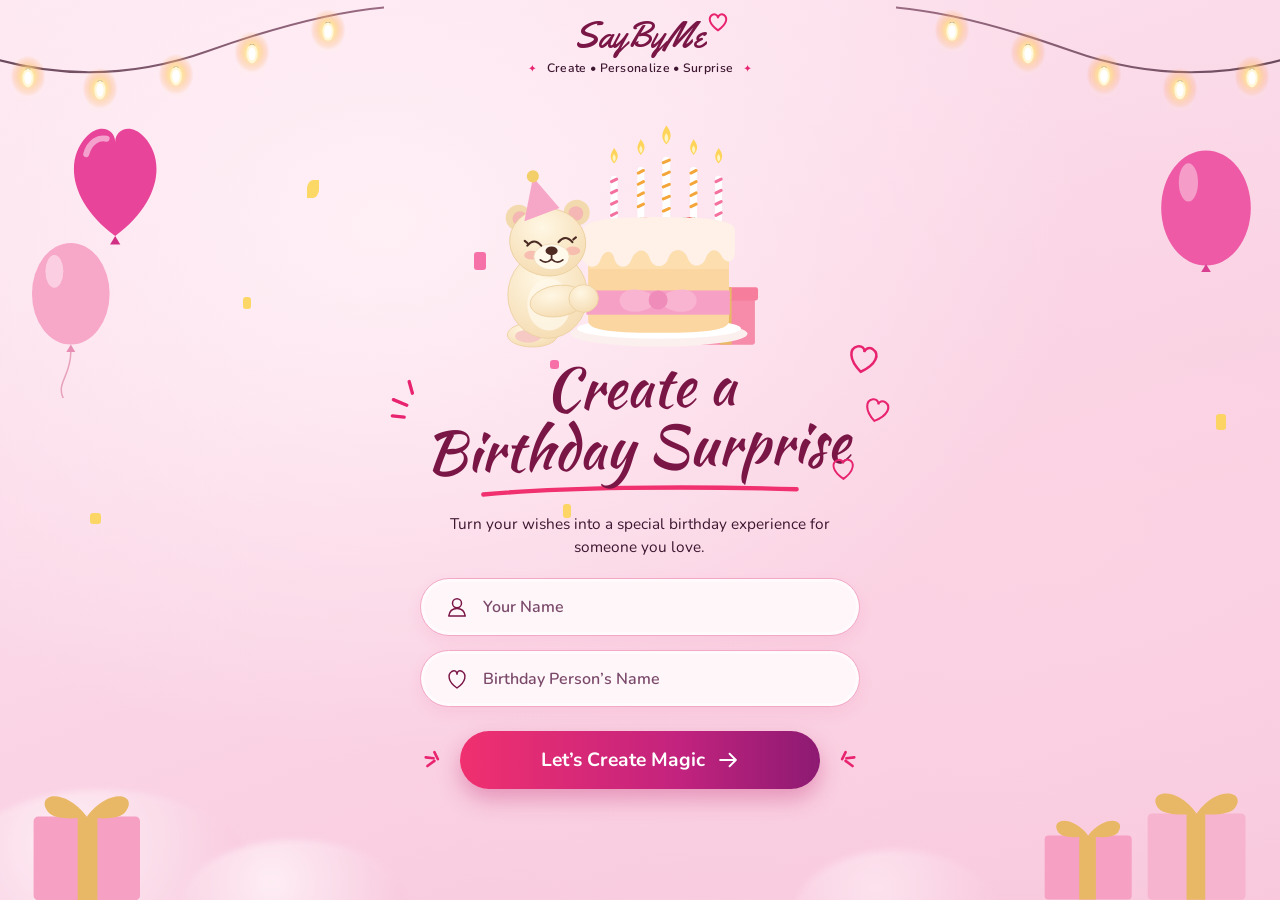
==== index.html @ 77843c6b "Initial commit: birthday celebration project" ====
<!DOCTYPE html>
<html lang="en">
<head>
<meta charset="UTF-8">
<meta name="viewport" content="width=device-width, initial-scale=1">
<title>SayByMe – Create a Birthday Surprise</title>
<link rel="preconnect" href="https://fonts.googleapis.com">
<link rel="preconnect" href="https://fonts.gstatic.com" crossorigin>
<link href="https://fonts.googleapis.com/css2?family=Kaushan+Script&family=Yellowtail&family=Nunito:wght@400;600;700&display=swap" rel="stylesheet">
<style>
  :root{
    --plum:#7a1646; --rose:#e8236f; --pink-1:#fde3ee; --pink-2:#f9c9dd;
    --ink:#3d1630; --field:#fff6fa; --border:#f3a9c6;
  }
  *{box-sizing:border-box;margin:0;padding:0}
  html,body{height:100%}
  body{
    font-family:'Nunito',system-ui,sans-serif;color:var(--ink);
    background:
      radial-gradient(ellipse at 30% 25%, #fff0f6 0%, transparent 55%),
      radial-gradient(ellipse at 80% 60%, #fbd3e3 0%, transparent 60%),
      linear-gradient(160deg,#fde6f0,#f8c6dc);
    min-height:100vh;overflow-x:hidden;position:relative;
  }

  /* Stage wrapper */
  .stage{
    position:relative;min-height:100vh;max-width:1400px;margin:0 auto;
    overflow:hidden;display:flex;flex-direction:column;align-items:center;justify-content:center;
  }

  /* ---------- header ---------- */
  header{
    position:absolute;top:18px;left:0;right:0;text-align:center;z-index:10;
  }
  .logo{
    font-family:'Yellowtail',cursive;font-size:clamp(30px,2.8vw,44px);
    color:var(--plum);position:relative;display:inline-block;line-height:1;
  }
  .logo svg{position:absolute;right:-24px;top:-6px;width:22px;height:20px}
  .tag{
    margin-top:6px;font-size:clamp(11px,0.95vw,14px);font-weight:600;
    color:var(--ink);letter-spacing:.3px;
  }
  .tag i{color:var(--rose);font-style:normal;margin:0 10px;font-size:.85em}

  /* ---------- Glowing String Lights ---------- */
  .lights{position:absolute;top:0;width:30%;height:130px;z-index:2;pointer-events:none}
  .lights.l{left:0}.lights.r{right:0;transform:scaleX(-1)}

  /* ---------- centered main layout ---------- */
  main{
    position:relative;z-index:4;
    display:flex;flex-direction:column;align-items:center;justify-content:center;
    width:100%;max-width:580px;margin:0 auto;
    padding:80px 20px 24px;text-align:center;
  }

  /* Reduced Teddy Bear & Cake on Top */
  .art{
    position:relative;width:100%;max-width:340px;height:180px;
    margin:0 auto 10px;
  }
  .art svg{position:absolute;overflow:visible}
  
  .cake{
    left:50%;bottom:0;width:190px;
    transform:translateX(-40%);
    z-index:2;
  }
  .bear{
    left:50%;bottom:0;width:130px;
    transform:translateX(-106%);
    z-index:3;
  }
  .gift-s{
    left:50%;bottom:2px;width:66px;
    transform:translateX(80%);
    z-index:1;
  }

  /* Panel / Entry section */
  .panel{
    width:100%;
    display:flex;flex-direction:column;align-items:center;
  }

  h1{
    font-family:'Kaushan Script',cursive;font-weight:400;color:var(--plum);
    font-size:clamp(38px,4.5vw,64px);line-height:1.05;
    position:relative;display:inline-block;transform:rotate(-1.5deg);
    margin-bottom:4px;
  }
  h1 .l2{display:block;margin-left:-8px}

  /* Outline hearts */
  .heart, h1 .heart{
    position:absolute;
    fill:none !important;
    stroke:var(--rose) !important;
    stroke-width:4.5;
  }
  h1 .h1a{top:-8px;right:-32px;width:clamp(26px,2.6vw,40px);transform:rotate(12deg)}
  h1 .h1b{top:38%;right:-42px;width:clamp(22px,2.2vw,34px);transform:rotate(15deg)}
  h1 .h1c{bottom:-8px;right:-6px;width:clamp(20px,2vw,30px)}
  
  .spark{
    position:absolute;left:-44px;top:14px;width:34px;
    stroke:var(--rose);stroke-width:4.5;stroke-linecap:round;
    fill:none !important;
  }

  .underline{
    display:block;width:78%;max-width:320px;height:14px;
    margin:2px auto 0 auto;
  }

  .sub{
    margin:14px auto 20px;font-size:clamp(14px,1.2vw,18px);line-height:1.5;
    max-width:26em;color:var(--ink);
  }

  form{width:100%}

  .field{
    display:flex;align-items:center;gap:14px;height:clamp(48px,4.5vw,60px);
    width:100%;max-width:440px;margin:0 auto 14px;
    padding:0 24px;border-radius:999px;background:var(--field);
    border:1.5px solid var(--border);box-shadow:0 6px 16px rgba(232,35,111,.08), inset 0 0 0 3px rgba(255,255,255,.6);
    transition:border-color .2s, box-shadow .2s;
  }
  .field:focus-within{border-color:var(--rose);box-shadow:0 0 0 4px rgba(232,35,111,.16)}
  .field svg{flex:none;width:24px;height:24px;stroke:var(--plum);fill:none;stroke-width:2;stroke-linecap:round;stroke-linejoin:round}
  .field input{flex:1;border:0;outline:0;background:transparent;font:600 clamp(15px,1.25vw,18px) 'Nunito',sans-serif;color:var(--ink)}
  .field input::placeholder{color:#7b4a6a;font-weight:600}

  .cta-wrap{
    position:relative;width:100%;max-width:360px;margin:24px auto 0;
  }
  .cta{
    width:100%;height:clamp(48px,4.5vw,58px);border:0;border-radius:999px;cursor:pointer;
    background:linear-gradient(90deg,#f0306f,#c3237e 60%,#8d1a72);color:#fff;
    font:700 clamp(17px,1.5vw,22px) 'Nunito',sans-serif;display:flex;align-items:center;justify-content:center;gap:12px;
    box-shadow:0 10px 22px rgba(193,35,110,.35);transition:transform .15s, box-shadow .15s;
  }
  .cta:hover{transform:translateY(-2px);box-shadow:0 14px 26px rgba(193,35,110,.42)}
  .cta:focus-visible{outline:3px solid var(--plum);outline-offset:3px}
  .cta svg{width:22px;height:22px;stroke:#fff;fill:none;stroke-width:2.4;stroke-linecap:round;stroke-linejoin:round}

  .burst{
    position:absolute;top:50%;width:26px;
    stroke:var(--rose);stroke-width:3;stroke-linecap:round;
    fill:none !important;pointer-events:none;
  }
  .burst.a{left:-36px;transform:translateY(-50%)}
  .burst.b{right:-36px;transform:translateY(-50%) scaleX(-1)}

  /* ---------- decorations ---------- */
  .deco{position:absolute;z-index:3;pointer-events:none}
  .balloon-heart{left:5%;top:12%;width:8%}
  .balloon-round{left:2%;top:26%;width:7%}
  .balloon-right{right:2%;top:16%;width:7.5%}

  .gift-l{left:2%;bottom:0;width:9.5%}
  .gift-r1{right:2%;bottom:0;width:9%}
  .gift-r2{right:11%;bottom:0;width:8%}

  .cloud{position:absolute;bottom:-70px;border-radius:50%;background:radial-gradient(circle at 40% 30%,#fff3f8,#f7c0d8);filter:blur(3px);z-index:1;opacity:.85}
  .confetti{position:absolute;z-index:3;width:12px;height:18px;border-radius:3px;opacity:.85;animation:fall 7s ease-in-out infinite alternate}
  @keyframes fall{from{transform:translateY(0) rotate(var(--r))}to{transform:translateY(16px) rotate(calc(var(--r) + 30deg))}}
  .flame{transform-origin:50% 100%;animation:flicker 1.4s ease-in-out infinite alternate}
  @keyframes flicker{from{transform:scale(1,1)}to{transform:scale(.92,1.08) rotate(2deg)}}
  @media (prefers-reduced-motion:reduce){.confetti,.flame{animation:none}}

  /* ---------- responsive ---------- */
  @media (max-width:600px){
    main{padding:75px 16px 20px}
    .art{max-width:290px;height:155px}
    .cake{width:160px}
    .bear{width:110px}
    .gift-s{width:56px}
    .spark{display:none}
    .burst.a{left:-28px}.burst.b{right:-28px}
  }
</style>
</head>
<body>
<div class="stage">

  <!-- Realistic Glowing String Lights (Left & Right) -->
  <svg class="lights l" viewBox="0 0 480 140" preserveAspectRatio="none" aria-hidden="true">
    <defs>
      <filter id="bulb-glow" x="-60%" y="-60%" width="220%" height="220%">
        <feGaussianBlur in="SourceGraphic" stdDeviation="6" result="blur1"/>
        <feGaussianBlur in="SourceGraphic" stdDeviation="14" result="blur2"/>
        <feMerge>
          <feMergeNode in="blur2"/>
          <feMergeNode in="blur1"/>
          <feMergeNode in="SourceGraphic"/>
        </feMerge>
      </filter>
      <radialGradient id="haloGrad" cx="50%" cy="50%" r="50%">
        <stop offset="0%" stop-color="#fff8d6" stop-opacity="0.95"/>
        <stop offset="35%" stop-color="#ffca3a" stop-opacity="0.65"/>
        <stop offset="70%" stop-color="#ff9233" stop-opacity="0.25"/>
        <stop offset="100%" stop-color="#ff7b00" stop-opacity="0"/>
      </radialGradient>
      <linearGradient id="wireGrad" x1="0" y1="0" x2="1" y2="0">
        <stop offset="0%" stop-color="#6b4a5d"/>
        <stop offset="100%" stop-color="#9a6b82"/>
      </linearGradient>
    </defs>
    <!-- Drape wire -->
    <path d="M0 65 Q130 95 260 55 T480 8" fill="none" stroke="url(#wireGrad)" stroke-width="2.2" stroke-linecap="round"/>
    
    <!-- Bulb 1 -->
    <g transform="translate(35, 74)">
      <circle cx="0" cy="8" r="22" fill="url(#haloGrad)"/>
      <rect x="-3" y="0" width="6" height="4" rx="1" fill="#4a3728"/>
      <ellipse cx="0" cy="10" rx="7" ry="10" fill="#fff7d6" filter="url(#bulb-glow)"/>
      <ellipse cx="0" cy="10" rx="4.5" ry="7" fill="#ffffff"/>
    </g>
    <!-- Bulb 2 -->
    <g transform="translate(125, 87)">
      <circle cx="0" cy="8" r="22" fill="url(#haloGrad)"/>
      <rect x="-3" y="0" width="6" height="4" rx="1" fill="#4a3728"/>
      <ellipse cx="0" cy="10" rx="7" ry="10" fill="#fff7d6" filter="url(#bulb-glow)"/>
      <ellipse cx="0" cy="10" rx="4.5" ry="7" fill="#ffffff"/>
    </g>
    <!-- Bulb 3 -->
    <g transform="translate(220, 72)">
      <circle cx="0" cy="8" r="22" fill="url(#haloGrad)"/>
      <rect x="-3" y="0" width="6" height="4" rx="1" fill="#4a3728"/>
      <ellipse cx="0" cy="10" rx="7" ry="10" fill="#fff7d6" filter="url(#bulb-glow)"/>
      <ellipse cx="0" cy="10" rx="4.5" ry="7" fill="#ffffff"/>
    </g>
    <!-- Bulb 4 -->
    <g transform="translate(315, 48)">
      <circle cx="0" cy="8" r="22" fill="url(#haloGrad)"/>
      <rect x="-3" y="0" width="6" height="4" rx="1" fill="#4a3728"/>
      <ellipse cx="0" cy="10" rx="7" ry="10" fill="#fff7d6" filter="url(#bulb-glow)"/>
      <ellipse cx="0" cy="10" rx="4.5" ry="7" fill="#ffffff"/>
    </g>
    <!-- Bulb 5 -->
    <g transform="translate(410, 24)">
      <circle cx="0" cy="8" r="22" fill="url(#haloGrad)"/>
      <rect x="-3" y="0" width="6" height="4" rx="1" fill="#4a3728"/>
      <ellipse cx="0" cy="10" rx="7" ry="10" fill="#fff7d6" filter="url(#bulb-glow)"/>
      <ellipse cx="0" cy="10" rx="4.5" ry="7" fill="#ffffff"/>
    </g>
  </svg>

  <svg class="lights r" viewBox="0 0 480 140" preserveAspectRatio="none" aria-hidden="true">
    <path d="M0 65 Q130 95 260 55 T480 8" fill="none" stroke="url(#wireGrad)" stroke-width="2.2" stroke-linecap="round"/>
    <g transform="translate(35, 74)">
      <circle cx="0" cy="8" r="22" fill="url(#haloGrad)"/>
      <rect x="-3" y="0" width="6" height="4" rx="1" fill="#4a3728"/>
      <ellipse cx="0" cy="10" rx="7" ry="10" fill="#fff7d6" filter="url(#bulb-glow)"/>
      <ellipse cx="0" cy="10" rx="4.5" ry="7" fill="#ffffff"/>
    </g>
    <g transform="translate(125, 87)">
      <circle cx="0" cy="8" r="22" fill="url(#haloGrad)"/>
      <rect x="-3" y="0" width="6" height="4" rx="1" fill="#4a3728"/>
      <ellipse cx="0" cy="10" rx="7" ry="10" fill="#fff7d6" filter="url(#bulb-glow)"/>
      <ellipse cx="0" cy="10" rx="4.5" ry="7" fill="#ffffff"/>
    </g>
    <g transform="translate(220, 72)">
      <circle cx="0" cy="8" r="22" fill="url(#haloGrad)"/>
      <rect x="-3" y="0" width="6" height="4" rx="1" fill="#4a3728"/>
      <ellipse cx="0" cy="10" rx="7" ry="10" fill="#fff7d6" filter="url(#bulb-glow)"/>
      <ellipse cx="0" cy="10" rx="4.5" ry="7" fill="#ffffff"/>
    </g>
    <g transform="translate(315, 48)">
      <circle cx="0" cy="8" r="22" fill="url(#haloGrad)"/>
      <rect x="-3" y="0" width="6" height="4" rx="1" fill="#4a3728"/>
      <ellipse cx="0" cy="10" rx="7" ry="10" fill="#fff7d6" filter="url(#bulb-glow)"/>
      <ellipse cx="0" cy="10" rx="4.5" ry="7" fill="#ffffff"/>
    </g>
    <g transform="translate(410, 24)">
      <circle cx="0" cy="8" r="22" fill="url(#haloGrad)"/>
      <rect x="-3" y="0" width="6" height="4" rx="1" fill="#4a3728"/>
      <ellipse cx="0" cy="10" rx="7" ry="10" fill="#fff7d6" filter="url(#bulb-glow)"/>
      <ellipse cx="0" cy="10" rx="4.5" ry="7" fill="#ffffff"/>
    </g>
  </svg>

  <header>
    <div class="logo">SayByMe
      <svg viewBox="0 0 26 24" aria-hidden="true"><path d="M13 22C2 14 1 7 6 3.5c3-2 6 0 7 3 1-3 4-5 7-3 5 3.5 4 10.5-7 18.5z" fill="none" stroke="#e8236f" stroke-width="2.4" stroke-linejoin="round"/></svg>
    </div>
    <p class="tag"><i>✦</i>Create • Personalize • Surprise<i>✦</i></p>
  </header>

  <!-- decorations -->
  <svg class="deco balloon-heart" viewBox="0 0 120 190" aria-hidden="true">
    <path d="M60 150C8 112 0 62 26 34c16-17 34-9 34 6 0-15 18-23 34-6 26 28 18 78-34 116z" fill="#e8449a"/>
    <path d="M26 54c4-14 14-20 24-18" stroke="#fff" stroke-opacity=".5" stroke-width="7" fill="none" stroke-linecap="round"/>
    <path d="M60 150l-6 10h12z" fill="#d12f84"/>
  </svg>
  <svg class="deco balloon-round" viewBox="0 0 120 220" aria-hidden="true">
    <ellipse cx="60" cy="80" rx="52" ry="68" fill="#f7a8c8"/>
    <ellipse cx="38" cy="50" rx="12" ry="22" fill="#fff" opacity=".45"/>
    <path d="M60 148l-6 10h12z" fill="#e88db3"/>
    <path d="M60 158C60 190 40 200 50 220" stroke="#e7a1bb" stroke-width="2" fill="none"/>
  </svg>
  <svg class="deco balloon-right" viewBox="0 0 120 220" aria-hidden="true">
    <ellipse cx="60" cy="80" rx="56" ry="72" fill="#ee5aa6"/>
    <ellipse cx="38" cy="48" rx="12" ry="24" fill="#fff" opacity=".4"/>
    <path d="M60 150l-6 10h12z" fill="#d93f90"/>
  </svg>

  <svg class="deco gift-l" viewBox="0 0 160 170" aria-hidden="true">
    <rect x="10" y="60" width="140" height="110" rx="6" fill="#f6a0c4"/>
    <rect x="68" y="60" width="26" height="110" fill="#e9b867"/>
    <path d="M80 60C50 20 10 30 30 55c10 10 40 8 50 5zM80 60c30-40 70-30 50-5-10 10-40 8-50 5z" fill="#e9b867"/>
  </svg>
  <svg class="deco gift-r1" viewBox="0 0 160 190" aria-hidden="true">
    <rect x="12" y="70" width="136" height="120" rx="6" fill="#f7b4cf"/>
    <rect x="66" y="70" width="26" height="120" fill="#e9b867"/>
    <path d="M80 70C50 28 8 40 28 64c10 10 42 8 52 6zM80 70c30-42 72-30 52-6-10 10-42 8-52 6z" fill="#e9b867"/>
  </svg>
  <svg class="deco gift-r2" viewBox="0 0 160 140" aria-hidden="true">
    <rect x="12" y="40" width="136" height="100" rx="6" fill="#f6a0c4"/>
    <rect x="66" y="40" width="26" height="100" fill="#e9b867"/>
    <path d="M80 40C54 6 18 14 34 36c9 9 36 7 46 4zM80 40c26-34 62-26 46-4-9 9-36 7-46 4z" fill="#e9b867"/>
  </svg>

  <div class="cloud" style="left:-4%;width:24%;height:180px"></div>
  <div class="cloud" style="left:14%;width:18%;height:140px;bottom:-80px"></div>
  <div class="cloud" style="left:62%;width:16%;height:130px;bottom:-80px;opacity:.6"></div>

  <!-- confetti -->
  <span class="confetti" style="--r:20deg;left:24%;top:20%;background:#fbd34d;border-radius:50% 0"></span>
  <span class="confetti" style="--r:-30deg;left:37%;top:28%;width:12px;height:18px;background:#f45b9a"></span>
  <span class="confetti" style="--r:40deg;left:43%;top:40%;width:9px;height:9px;background:#f45b9a;animation-delay:-2s"></span>
  <span class="confetti" style="--r:10deg;left:19%;top:33%;width:8px;height:12px;background:#fbd34d;animation-delay:-3s"></span>
  <span class="confetti" style="--r:-20deg;left:44%;top:56%;width:8px;height:14px;background:#fbd34d"></span>
  <span class="confetti" style="--r:25deg;left:95%;top:46%;width:10px;height:16px;background:#fbd34d;animation-delay:-1s"></span>
  <span class="confetti" style="--r:25deg;left:7%;top:57%;width:11px;height:11px;background:#fbd34d"></span>

  <main>
    <!-- Reduced artwork placed right on top of the entry -->
    <div class="art" aria-hidden="true">

      <!-- Cake -->
      <svg class="cake" viewBox="0 0 440 460">
        <!-- candles -->
        <g stroke-linecap="round">
          <g id="c1"><rect x="108" y="64" width="16" height="108" rx="8" fill="#fff"/><path d="M110 78l12-6M110 104l12-6M110 130l12-6M110 156l12-6" stroke="#f4709f" stroke-width="7"/></g>
          <g><rect x="170" y="44" width="16" height="128" rx="8" fill="#fff"/><path d="M172 58l12-6M172 84l12-6M172 110l12-6M172 136l12-6" stroke="#f4a63a" stroke-width="7"/></g>
          <g><rect x="228" y="20" width="18" height="152" rx="9" fill="#fff"/><path d="M230 34l14-6M230 62l14-6M230 90l14-6M230 118l14-6M230 146l14-6" stroke="#f4a63a" stroke-width="7"/></g>
          <g><rect x="292" y="44" width="16" height="128" rx="8" fill="#fff"/><path d="M294 58l12-6M294 84l12-6M294 110l12-6M294 136l12-6" stroke="#f4a63a" stroke-width="7"/></g>
          <g><rect x="350" y="64" width="16" height="108" rx="8" fill="#fff"/><path d="M352 78l12-6M352 104l12-6M352 130l12-6M352 156l12-6" stroke="#f4709f" stroke-width="7"/></g>
        </g>
        <g class="flame"><path d="M116 36c-14-14-6-26 0-36 8 10 14 22 0 36z" fill="#ffd45a"/><path d="M116 32c-6-8-3-14 0-18 4 6 6 11 0 18z" fill="#fff4c4"/></g>
        <g class="flame" style="animation-delay:-.3s"><path d="M178 16c-14-14-6-26 0-36 8 10 14 22 0 36z" fill="#ffd45a"/><path d="M178 12c-6-8-3-14 0-18 4 6 6 11 0 18z" fill="#fff4c4"/></g>
        <g class="flame" style="animation-delay:-.6s"><path d="M237-8C220-26 230-40 237-52c9 12 17 26 0 44z" fill="#ffd45a"/><path d="M237-12c-7-10-4-17 0-22 5 7 7 14 0 22z" fill="#fff4c4"/></g>
        <g class="flame" style="animation-delay:-.2s"><path d="M300 16c-14-14-6-26 0-36 8 10 14 22 0 36z" fill="#ffd45a"/><path d="M300 12c-6-8-3-14 0-18 4 6 6 11 0 18z" fill="#fff4c4"/></g>
        <g class="flame" style="animation-delay:-.9s"><path d="M358 36c-14-14-6-26 0-36 8 10 14 22 0 36z" fill="#ffd45a"/><path d="M358 32c-6-8-3-14 0-18 4 6 6 11 0 18z" fill="#fff4c4"/></g>
        <!-- strawberries -->
        <ellipse cx="190" cy="180" rx="22" ry="20" fill="#e5342f"/><path d="M178 164l12 8 12-8" stroke="#5aa64a" stroke-width="6" fill="none" stroke-linecap="round"/>
        <ellipse cx="290" cy="180" rx="22" ry="20" fill="#e5342f"/><path d="M278 164l12 8 12-8" stroke="#5aa64a" stroke-width="6" fill="none" stroke-linecap="round"/>
        <circle cx="140" cy="188" r="12" fill="#b57ac4"/><circle cx="240" cy="190" r="12" fill="#b57ac4"/><circle cx="330" cy="188" r="11" fill="#e86aa4"/>
        <!-- plate -->
        <ellipse cx="220" cy="430" rx="205" ry="30" fill="#fbf0ee"/>
        <ellipse cx="220" cy="418" rx="190" ry="24" fill="#fff"/>
        <!-- body -->
        <path d="M56 230h326v170c0 20-40 28-163 28S56 420 56 400z" fill="#fbd6a0"/>
        <path d="M56 230h326v50H56z" fill="#fcdeaf"/>
        <!-- frosting -->
        <path d="M44 190c0-22 60-30 176-30s176 8 176 30v50c0 28-22 28-30 12-10-22-30-20-38 4-8 22-34 22-42-2-8-24-36-24-44 0-8 26-36 26-44 0-8-24-32-22-42 4-8 24-34 22-40-4-6-20-24-18-32 6-8 22-34 20-44-8z" fill="#fff0e8"/>
        <!-- ribbon & bow -->
        <rect x="52" y="330" width="332" height="56" fill="#f7a0c6"/>
        <path d="M218 350C170 310 120 330 130 360c10 30 70 24 88-10zM218 350C266 310 316 330 306 360c-10 30-70 24-88-10z" fill="#f9b4d2"/>
        <circle cx="218" cy="352" r="22" fill="#f08cb9"/>
      </svg>

      <!-- Bear (drawn after the cake so its arm hugs the front of it) -->
      <svg class="bear" viewBox="0 0 300 420">
        <defs>
          <radialGradient id="fur" cx="40%" cy="30%" r="75%"><stop offset="0" stop-color="#fff7e4"/><stop offset="1" stop-color="#f5dcb2"/></radialGradient>
        </defs>
        <!-- foot -->
        <ellipse cx="70" cy="392" rx="58" ry="28" fill="url(#fur)" stroke="#ecd0a0" stroke-width="2"/>
        <ellipse cx="60" cy="395" rx="30" ry="15" fill="#f6c9c4"/>
        <!-- body -->
        <ellipse cx="105" cy="300" rx="92" ry="100" fill="url(#fur)" stroke="#ecd0a0" stroke-width="2"/>
        <ellipse cx="108" cy="322" rx="50" ry="60" fill="#fff8ea" opacity=".8"/>
        <!-- ears -->
        <circle cx="38" cy="122" r="30" fill="#f3d9ae"/><circle cx="41" cy="124" r="17" fill="#f4b7b3"/>
        <circle cx="172" cy="110" r="30" fill="#f3d9ae"/><circle cx="170" cy="112" r="17" fill="#f4b7b3"/>
        <!-- head -->
        <ellipse cx="105" cy="178" rx="88" ry="78" fill="url(#fur)" stroke="#ecd0a0" stroke-width="2" transform="rotate(8 105 178)"/>
        <!-- face -->
        <ellipse cx="68" cy="208" rx="17" ry="10" fill="#f6a9a6" opacity=".65"/>
        <ellipse cx="163" cy="198" rx="17" ry="10" fill="#f6a9a6" opacity=".65"/>
        <ellipse cx="114" cy="212" rx="41" ry="30" fill="#fff9ec" stroke="#f0dcb8" stroke-width="2"/>
        <g fill="none" stroke="#4a2a22" stroke-width="5" stroke-linecap="round">
          <path d="M58 186q15-19 32 0"/><path d="M58 180l-6-5"/>
          <path d="M130 178q15-19 32 0"/><path d="M164 172l6-5"/>
          <path d="M114 208v9M114 217q-13 13-26 2M114 217q13 13 26 2" stroke-width="4"/>
        </g>
        <ellipse cx="114" cy="198" rx="14" ry="10" fill="#4d2b22"/>
        <!-- party hat -->
        <g transform="rotate(-14 90 112)">
          <path d="M48 120L92 26l42 84z" fill="#f6a6c6"/>
          <circle cx="92" cy="24" r="14" fill="#f3cf6a"/>
        </g>
        <!-- arm hugging the cake -->
        <ellipse cx="128" cy="314" rx="64" ry="36" fill="url(#fur)" stroke="#ecd0a0" stroke-width="2" transform="rotate(-8 128 314)"/>
        <ellipse cx="188" cy="308" rx="34" ry="32" fill="url(#fur)" stroke="#ecd0a0" stroke-width="2"/>
      </svg>

      <!-- Small gift -->
      <svg class="gift-s" viewBox="0 0 170 200">
        <rect x="14" y="76" width="146" height="124" rx="6" fill="#f68ca9"/>
        <rect x="70" y="76" width="30" height="124" fill="#e9b867"/>
        <rect x="6" y="52" width="162" height="34" rx="6" fill="#f77d9d"/>
        <rect x="70" y="52" width="30" height="34" fill="#e9b867"/>
      </svg>
    </div>

    <!-- Centered panel -->
    <section class="panel">
      <h1>
        <svg class="spark" viewBox="0 0 46 60" aria-hidden="true"><path d="M30 6l4 16M8 30l18 8M6 52l16 2"/></svg>
        Create a
        <span class="l2">Birthday Surprise</span>
        <svg class="heart h1a" viewBox="0 0 60 56" aria-hidden="true"><path d="M30 52C4 34 2 14 16 8c8-3 14 2 14 8 0-6 6-11 14-8 14 6 12 26-14 44z"/></svg>
        <svg class="heart h1b" viewBox="0 0 60 56" aria-hidden="true"><path d="M30 52C4 34 2 14 16 8c8-3 14 2 14 8 0-6 6-11 14-8 14 6 12 26-14 44z"/></svg>
        <svg class="heart h1c" viewBox="0 0 60 56" aria-hidden="true"><path d="M30 52C4 34 2 14 16 8c8-3 14 2 14 8 0-6 6-11 14-8 14 6 12 26-14 44z"/></svg>
      </h1>
      <svg class="underline" viewBox="0 0 400 16" preserveAspectRatio="none" aria-hidden="true"><path d="M4 12C100 4 250 2 396 6" stroke="#f0306f" stroke-width="5" fill="none" stroke-linecap="round"/></svg>

      <p class="sub">Turn your wishes into a special birthday experience for someone you love.</p>

      <form onsubmit="event.preventDefault(); go();">
        <label class="field">
          <svg viewBox="0 0 32 32" aria-hidden="true"><circle cx="16" cy="11" r="6"/><path d="M5 28c1-7 6-10 11-10s10 3 11 10z"/></svg>
          <input id="from" type="text" placeholder="Your Name" autocomplete="name" required>
        </label>
        <label class="field">
          <svg viewBox="0 0 32 32" aria-hidden="true"><path d="M16 28C4 20 3 10 9 6c4-2.500 7 0 7 3.500C16 6 19 3.500 23 6c6 4 5 14-7 22z"/></svg>
          <input id="to" type="text" placeholder="Birthday Person’s Name" required>
        </label>

        <div class="cta-wrap">
          <svg class="burst a" viewBox="0 0 30 30" aria-hidden="true"><path d="M4 22l8-6M12 6l4 8M2 12l9 1"/></svg>
          <button class="cta" type="submit">Let’s Create Magic
            <svg viewBox="0 0 28 28" aria-hidden="true"><path d="M4 14h20M16 6l8 8-8 8"/></svg>
          </button>
          <svg class="burst b" viewBox="0 0 30 30" aria-hidden="true"><path d="M4 22l8-6M12 6l4 8M2 12l9 1"/></svg>
        </div>
      </form>
    </section>
  </main>
</div>

<script>
  function go(){
    const from = document.getElementById('from').value.trim();
    const to = document.getElementById('to').value.trim();
    console.log({ from, to });
    window.location.href = 'step2.html?from=' + encodeURIComponent(from) + '&to=' + encodeURIComponent(to);
  }
</script>
</body>
</html>
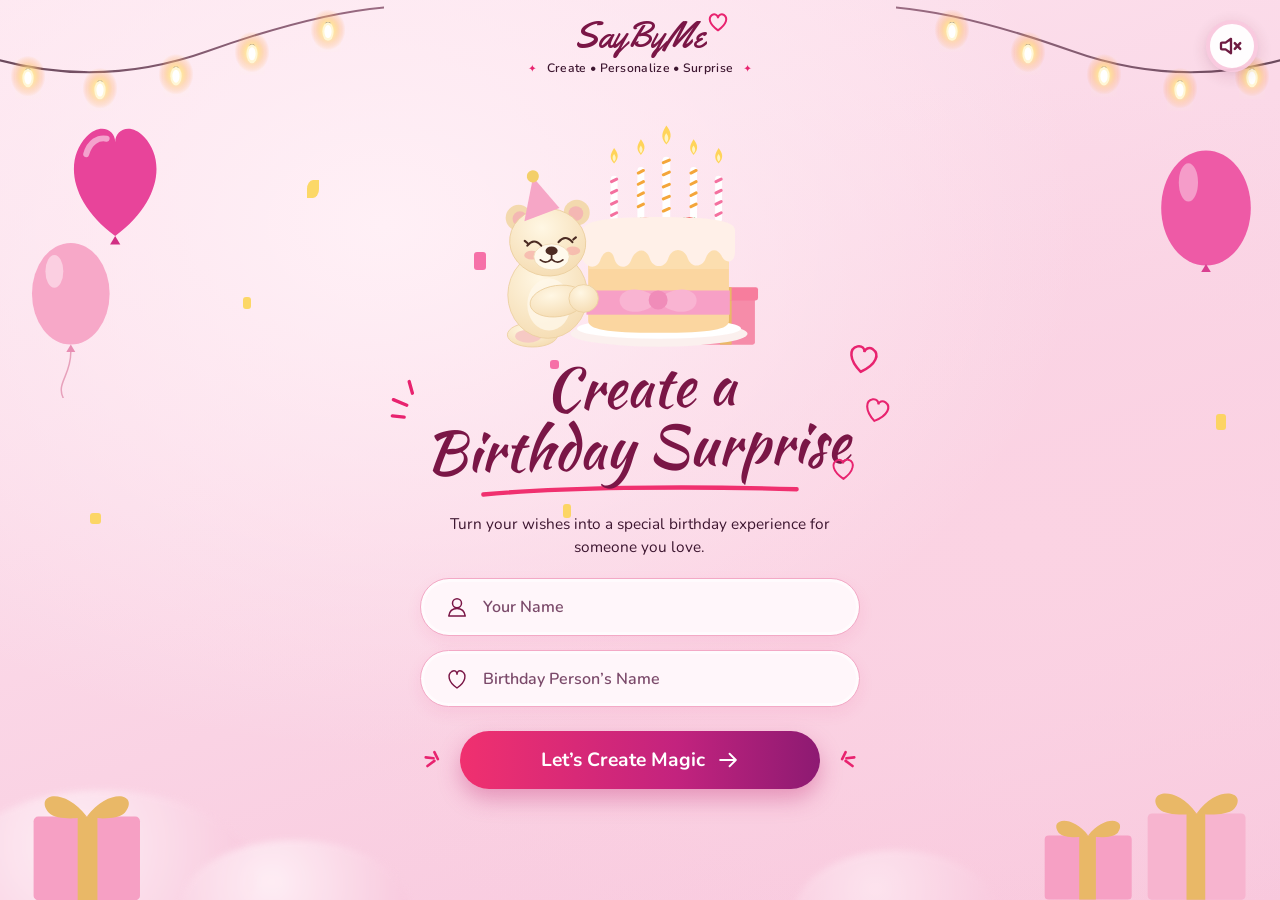
==== commit 707c153c: "Add background music, mobile-responsive layouts, celebration finale, and webapp link sharing" ====
--- a/index.html
+++ b/index.html
@@ -174,13 +174,30 @@
 
   /* ---------- responsive ---------- */
   @media (max-width:600px){
-    main{padding:75px 16px 20px}
-    .art{max-width:290px;height:155px}
-    .cake{width:160px}
-    .bear{width:110px}
-    .gift-s{width:56px}
-    .spark{display:none}
-    .burst.a{left:-28px}.burst.b{right:-28px}
+    body { overflow-x: hidden; }
+    .stage { overflow-x: hidden; }
+    header { top: 12px; padding: 0 45px; }
+    .logo { font-size: clamp(26px, 7vw, 34px); }
+    .tag { font-size: 11px; margin-top: 3px; }
+    main { padding: 68px 16px 20px; width: 100%; box-sizing: border-box; }
+    .art { max-width: 260px; height: 140px; }
+    .cake { width: 145px; }
+    .bear { width: 100px; }
+    .gift-s { width: 48px; }
+    h1 { font-size: clamp(32px, 8.5vw, 44px); }
+    h1 .h1a { right: -16px; top: -6px; width: 22px; }
+    h1 .h1b { right: -14px; width: 20px; }
+    h1 .h1c { right: 0; bottom: -6px; width: 18px; }
+    .spark { display: none; }
+    .underline { width: 85%; }
+    .sub { font-size: 14px; margin: 10px auto 16px; }
+    .field { height: 48px; padding: 0 18px; font-size: 14px; }
+    .field input { font-size: 15px; }
+    .cta-wrap { max-width: 100%; margin: 18px auto 0; }
+    .cta { height: 48px; font-size: 16px; }
+    .burst.a { left: -14px; width: 18px; }
+    .burst.b { right: -14px; width: 18px; }
+    .deco { display: none; }
   }
 </style>
 </head>
@@ -464,5 +481,6 @@
     window.location.href = 'step2.html?from=' + encodeURIComponent(from) + '&to=' + encodeURIComponent(to);
   }
 </script>
+<script src="bg-music.js"></script>
 </body>
 </html>
